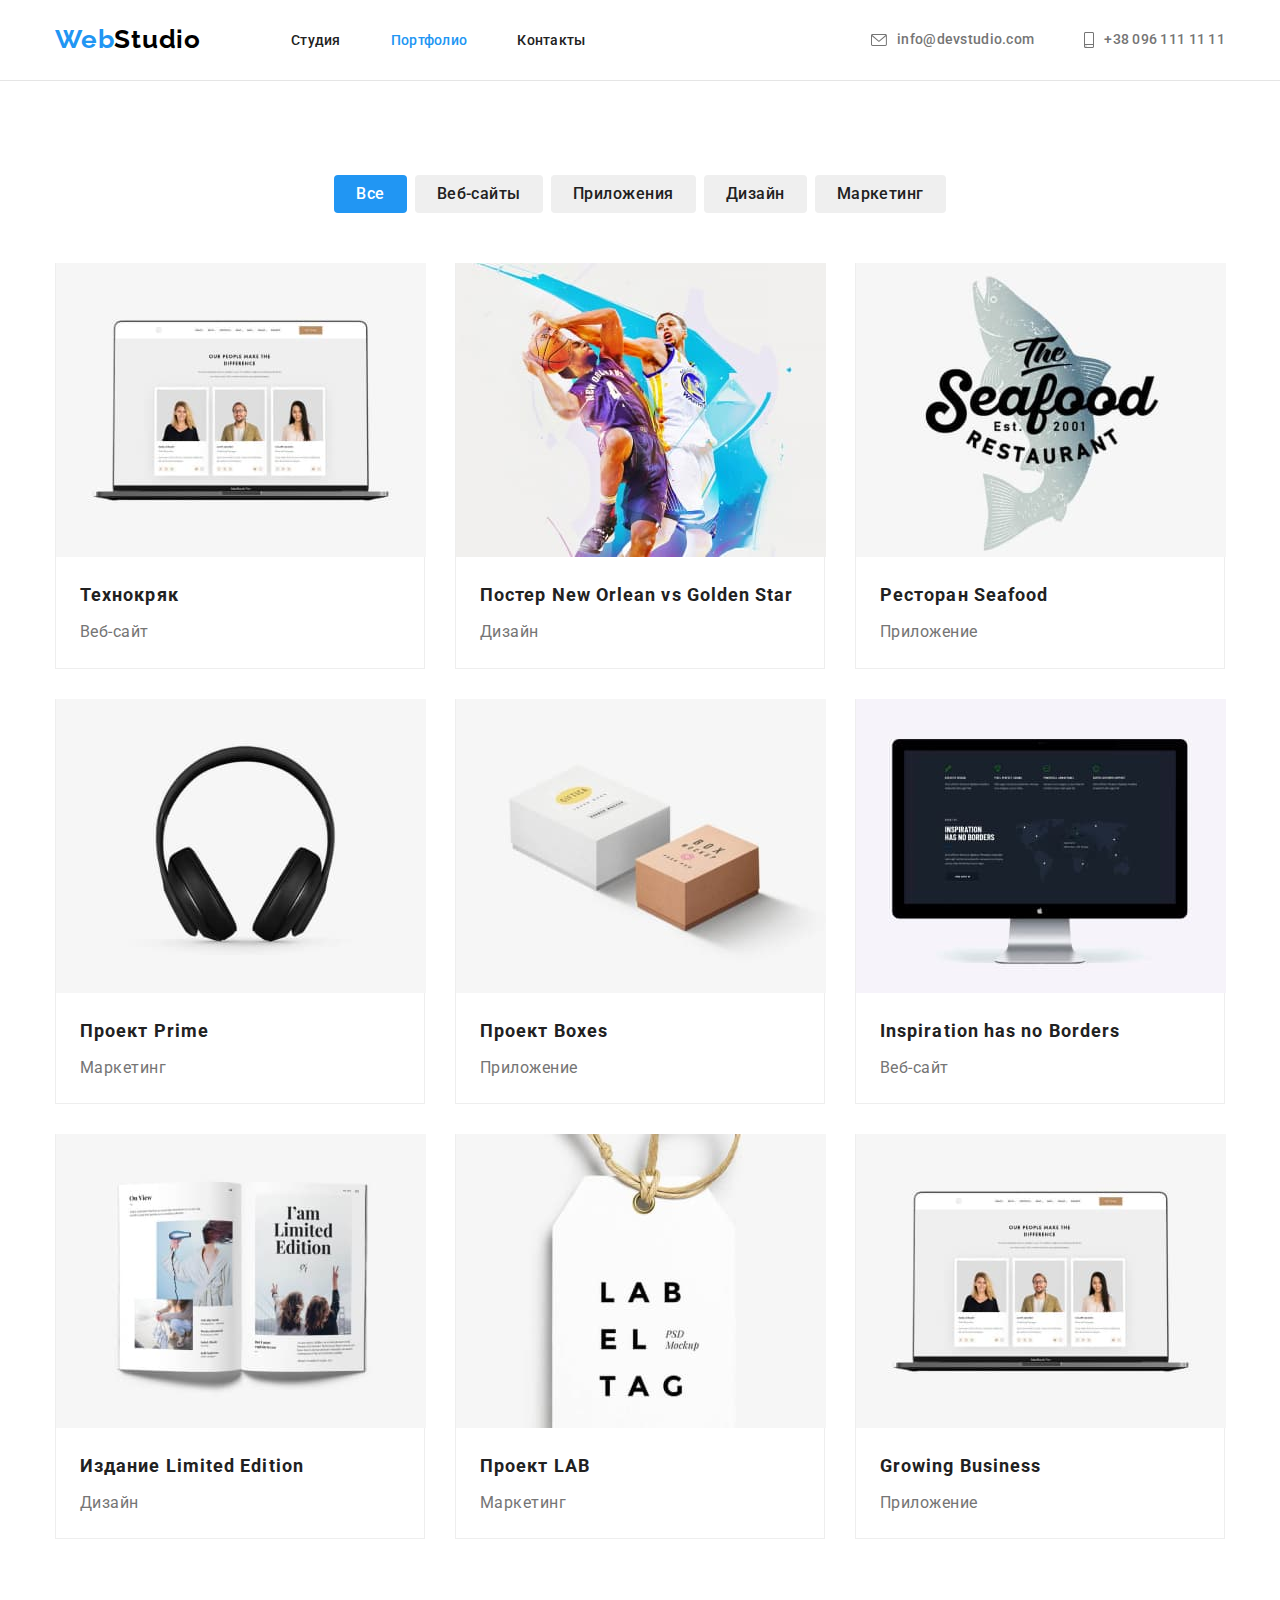
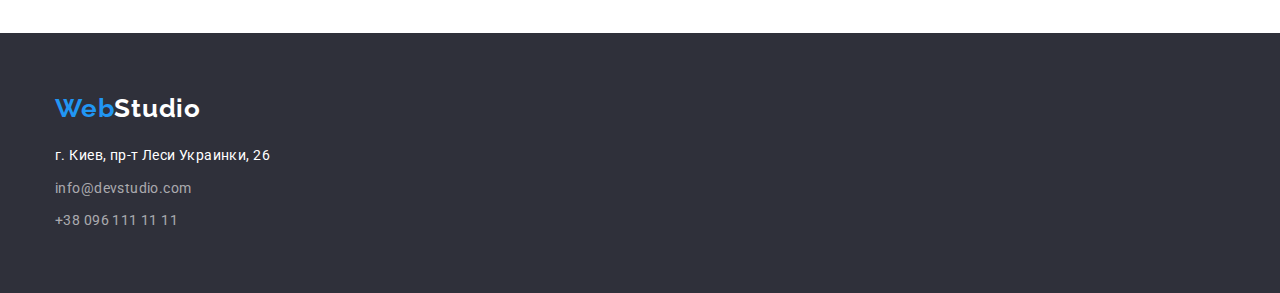
==== portfolio.html @ ed712ef0 "add soc-link" ====
<!DOCTYPE html>
<html lang="ru">
  <head>
    <meta charset="UTF-8" />
    <meta http-equiv="X-UA-Compatible" content="IE=edge" />
    <meta name="viewport" content="width=device-width, initial-scale=1.0" />
    <title>Портфолио</title>
    <link rel="preconnect" href="https://fonts.googleapis.com" />
    <link rel="preconnect" href="https://fonts.gstatic.com" crossorigin />
    <link
      href="https://fonts.googleapis.com/css2?family=Raleway:wght@700&family=Roboto:wght@400;500;700;900&family=Rubik:wght@400;500;700;900&display=swap"
      rel="stylesheet"
    />
    <link
      rel="stylesheet"
      href="https://cdnjs.cloudflare.com/ajax/libs/modern-normalize/1.1.0/modern-normalize.min.css"
    />
    <link rel="stylesheet" href="./css/styles.css" />
  </head>
  <body>
    <!-- Шапка сайта -->
    <header class="header">
      <div class="container main-nav">
        <nav class="nav">
          <a href="./index.html" class="logo link"> Web<span class="logo-header">Studio</span> </a>
          <ul class="site-nav list">
            <li class="item"><a href="./index.html" class="nav-link link">Студия</a></li>
            <li class="item"><a href="" class="link active-page">Портфолио</a></li>
            <li class="item"><a href="" class="link nav-link">Контакты</a></li>
          </ul>
        </nav>
        <ul class="list contact-list">
          <li class="item">
            <a href="mailto:info@devstudio.com" class="link contact-link" aria-label="email">
              <svg class="icon-header-svg" width="16px" height="12px">
                <use href="./images/symbol-defs.svg#icon-mail"></use>
              </svg>

              info@devstudio.com
            </a>
          </li>
          <li class="item">
            <a href="tel:+380961111111" class="link contact-link" aria-label="phone namber">
              <svg class="icon-header-svg smartphon" width="10px" height="16px">
                <use href="./images/symbol-defs.svg#icon-smartphone"></use>
              </svg>
              +38 096 111 11 11
            </a>
          </li>
        </ul>
      </div>
    </header>

    <main>
      <!-- Секция герой -->
      <section class="portf-section section">
        <div class="container">
          <h1 class="hiden-title">Портфолио</h1>
          <ul class="list menu-list">
            <li class="item"><button type="button" class="button active-button">Все</button></li>
            <li class="item"><button type="button" class="button">Веб-сайты</button></li>
            <li class="item"><button type="button" class="button">Приложения</button></li>
            <li class="item"><button type="button" class="button">Дизайн</button></li>
            <li class="item"><button type="button" class="button">Маркетинг</button></li>
          </ul>

          <ul class="list portf-list">
            <li class="item-portf">
              <a href="" class="link">
                <img src="./images/portf1.jpg" class="portf-img" alt="ноутбук" width="370" height="294" />
                <div class="portfolio-card-description">
                  <h2 class="portfolio-title">Технокряк</h2>
                  <p class="portfolio-text">Веб-сайт</p>
                </div>
              </a>
            </li>
            <li class="item-portf">
              <a href="" class="link">
                <img src="./images/portf2.jpg" class="portf-img" alt="постер" width="370" height="294" />
                <div class="portfolio-card-description">
                  <h2 class="portfolio-title">Постер New Orlean vs Golden Star</h2>
                  <p class="portfolio-text">Дизайн</p>
                </div>
              </a>
            </li>
            <li class="item-portf">
              <a href="" class="link">
                <img src="./images/portf3.jpg" class="portf-img" alt="лого ресторана" width="370" height="294" />
                <div class="portfolio-card-description">
                  <h2 class="portfolio-title">Ресторан Seafood</h2>
                  <p class="portfolio-text">Приложение</p>
                </div>
              </a>
            </li>
            <li class="item-portf">
              <a href="" class="link">
                <img src="./images/portf4.jpg" class="portf-img" alt="наушники" width="370" height="294" />
                <div class="portfolio-card-description">
                  <h2 class="portfolio-title">Проект Prime</h2>
                  <p class="portfolio-text">Маркетинг</p>
                </div>
              </a>
            </li>
            <li class="item-portf">
              <a href="" class="link">
                <img src="./images/portf5.jpg" class="portf-img" alt="две коробки" width="370" height="294" />
                <div class="portfolio-card-description">
                  <h2 class="portfolio-title">Проект Boxes</h2>
                  <p class="portfolio-text">Приложение</p>
                </div>
              </a>
            </li>
            <li class="item-portf">
              <a href="" class="link">
                <img src="./images/portf6.jpg" class="portf-img" alt="монитор" width="370" height="294" />
                <div class="portfolio-card-description">
                  <h2 class="portfolio-title">Inspiration has no Borders</h2>
                  <p class="portfolio-text">Веб-сайт</p>
                </div>
              </a>
            </li>
            <li class="item-portf">
              <a href="" class="link">
                <img src="./images/portf7.jpg" class="portf-img" alt="открытая книга" width="370" height="294" />
                <div class="portfolio-card-description">
                  <h2 class="portfolio-title">Издание Limited Edition</h2>
                  <p class="portfolio-text">Дизайн</p>
                </div>
              </a>
            </li>
            <li class="item-portf">
              <a href="" class="link">
                <img src="./images/portf8.jpg" class="portf-img" alt="лого проекта" width="370" height="294" />
                <div class="portfolio-card-description">
                  <h2 class="portfolio-title">Проект LAB</h2>
                  <p class="portfolio-text">Маркетинг</p>
                </div>
              </a>
            </li>
            <li class="item-portf">
              <a href="" class="link">
                <img src="./images/portf1.jpg" class="portf-img" alt="ноутбук" width="370" height="294" />
                <div class="portfolio-card-description">
                  <h2 class="portfolio-title">Growing Business</h2>
                  <p class="portfolio-text">Приложение</p>
                </div>
              </a>
            </li>
          </ul>
        </div>
      </section>
    </main>
    <!-- Футер -->
    <footer class="footer">
      <div class="container">
        <a href="./index.html" class="logo link footer-link"> Web<span class="logo-footer">Studio</span> </a>
        <address>
          <ul class="list footer-list">
            <li class="footer-list-item"><a href="" class="link footer-item">г. Киев, пр-т Леси Украинки, 26</a></li>
            <li class="footer-list-item">
              <a href="mailto:info@devstudio.com" class="link footer-contact">info@devstudio.com</a>
            </li>
            <li class="footer-list-item">
              <a href="tel:+380961111111" class="link footer-contact">+38 096 111 11 11</a>
            </li>
          </ul>
        </address>
      </div>
    </footer>
  </body>
</html>
---- css/styles.css ----
:root {
  --primary-text-color: #757575;
  --title-text-color: #212121;
  --accent-color: #2196f3;
  --button-accent-color: #188ce8;
  --primary-bg-color: #ffffff;
  --white-text-color: #ffffff;
  --footer-contact-color: rgba(255, 255, 255, 0.6);
  --second-bg-color: #2f303a;
  --first-logo-color: #000000;
  --sect-team-bg-color: #f5f4fa;
}
/* global selector */
html {
  box-sizing: border-box;
}

body {
  background-color: var(--primary-bg-color);
  color: var(--primary-text-color);
  font-family: 'Roboto', 'Rubik', sans-serif;
  font-size: 14px;
}

h1,
h2,
h3,
p,
ul {
  margin-top: 0;
  margin-bottom: 0;
}
.title {
  color: var(--title-text-color);
  font-size: 36px;
  font-style: normal;
  font-weight: 700;
  line-height: 1.17;
  letter-spacing: 0.03em;
  text-align: center;
}

.subtitle {
  color: var(--title-text-color);
  font-size: 14px;
  font-style: normal;
  font-weight: 700;
  line-height: 1.14;
  letter-spacing: 0.03em;
  text-align: left;
}

.list {
  list-style: none;
  padding-inline-start: 0;
  display: flex;
  justify-content: center;
}

.link:hover,
.link:focus {
  color: var(--accent-color);
  text-decoration: none;
}

.link {
  text-decoration: none;
}
.container {
  margin-left: auto;
  margin-right: auto;
  width: 1200px;
  padding-left: 15px;
  padding-right: 15px;
  text-align: center;
}

/* header */

.main-nav {
  display: flex;
  align-items: center;
}

/* site nav */
.nav {
  display: flex;
  align-items: center;
}

.site-nav .item:not(:last-child),
.list .item:not(:last-child) {
  margin-right: 50px;
}

.nav-link {
  display: block;
  padding-top: 32px;
  padding-bottom: 32px;

  color: var(--title-text-color);
  font-weight: 500;
  line-height: 1.17;
  letter-spacing: 0.02em;
  text-align: left;
}
.active-page {
  display: block;
  padding-top: 32px;
  padding-bottom: 32px;

  color: var(--accent-color);
  font-size: 14px;
  font-style: normal;
  font-weight: 500;
  line-height: 1.17;
  letter-spacing: 0.02em;
  text-align: left;
}

.logo {
  margin-right: 90px;
  display: block;
  padding-top: 24px;
  padding-bottom: 25px;

  color: var(--accent-color);
  font-family: Raleway;
  font-size: 26px;
  font-style: normal;
  font-weight: 700;
  line-height: 1.17;
  letter-spacing: 0.03em;
  text-align: left;
}
.logo-header {
  color: var(--first-logo-color);
}
.logo-header:hover,
.logo-header:focus {
  color: var(--accent-color);
}

.contact-link {
  display: block;
  padding-top: 32px;
  padding-bottom: 32px;
  align-items: center;
  display: flex;

  color: var(--primary-text-color);
  font-size: 14px;
  font-style: normal;
  font-weight: 500;
  line-height: 1.14;
  letter-spacing: 0.02em;
}

.icon-header-svg {
  margin-right: 10px;
  fill: var(--primary-text-color);
}

.icon-header-svg:hover {
  fill: var(--accent-color);
}

.contact-list {
  margin-left: auto;
}

.section {
  padding-top: 94px;
  padding-bottom: 94px;
}

/* HERO section */
.hero {
  background-color: var(--second-bg-color);
  text-align: center;
  padding-top: 200px;
  padding-bottom: 200px;
}

.overlay {
  height: 600px;
  max-width: 1600px;
  margin-left: auto;
  margin-right: auto;
  background-image: linear-gradient(to right, rgba(47, 48, 58, 0.4), rgba(47, 48, 58, 0.4)), url(../images/bg-img.jpg);
  background-size: cover;
  background-repeat: no-repeat;
  background-position: center;
}

.hero-title {
  margin-bottom: 30px;
  width: 696px;
  margin-left: auto;
  margin-right: auto;

  text-transform: uppercase;
  color: var(--white-text-color);
  font-size: 44px;
  font-style: normal;
  font-weight: 900;
  line-height: 1.364;
  letter-spacing: 0.06em;
  text-align: center;
}
.hero-button {
  cursor: pointer;
  background-color: var(--accent-color);
  border: 0;
  border-radius: 4px;
  padding: 10px 32px;
  display: inline-block;
  min-width: 200px;

  color: var(--white-text-color);

  font-family: Roboto;
  font-size: 16px;
  font-style: normal;
  font-weight: 700;
  line-height: 1.88;
  letter-spacing: 0.06em;
  text-align: center;
}
.hero-button:hover,
.hero-button:focus {
  color: var(--title-text-color);
  background-color: var(--button-accent-color);
}

/* features section */

.features-section {
}

.list .features-list:not(:last-child) {
  margin-right: 30px;
}

.features-list {
  width: 270px;
}
.icon {
  height: 120px;
  margin-bottom: 30px;
  background-color: var(--sect-team-bg-color);
}
.features-svg {
  width: 70px;
  height: 70px;
  margin-top: 25px;
  margin-bottom: 25px;
}

/* .features-list::before {
  display: block;
  content: '';
  height: 120px;
  margin-bottom: 30px;
  background-color: var(--sect-team-bg-color);
  background-repeat: no-repeat;
  background-position: center;
}

.icon-antena::before {
  background-image: url(../images/antenna.svg);
}
.icon-clock::before {
  background-image: url(../images/clock.svg);
}
.icon-diagram::before {
  background-image: url(../images/diagram.svg);
}
.icon-astronaut::before {
  background-image: url(../images/astronaut.svg);
} */

.features {
  display: none;
}
.features-title {
  text-transform: uppercase;
  margin-bottom: 10px;
}

.features-text {
  margin-bottom: 4px;

  font-family: Roboto;
  font-size: 14px;
  line-height: 1.72;
  letter-spacing: 0.03em;
  text-align: left;
}

/* section task */

.task.section {
  padding-top: 0;
}
.list .task-list:not(:last-child) {
  margin-right: 30px;
}

.task-img {
  display: block;
}

.task-title {
  margin-bottom: 50px;
}

/* section team */
.section-team {
  background-color: var(--sect-team-bg-color);
}

.list .team-list:not(:last-child) {
  margin-right: 30px;
}

.team-list {
  background: #ffffff;

  box-shadow: 0px 1px 3px rgba(0, 0, 0, 0.12), 0px 1px 1px rgba(0, 0, 0, 0.14), 0px 2px 1px rgba(0, 0, 0, 0.2);
  border-radius: 0px 0px 4px 4px;
}

.team-card-description {
  padding-top: 30px;
  padding-bottom: 30px;
}

.team-title {
  margin-bottom: 50px;
}

.team-img {
  display: block;
}

.name {
  margin-bottom: 10px;

  font-size: 16px;
  font-weight: 500;
  line-height: 1.19;
  letter-spacing: 0.03em;
  text-align: center;
}
.text {
  margin-bottom: 10px;
  font-size: 16px;
  line-height: 1.19;
  letter-spacing: 0.03em;
  text-align: center;
}

.soc-list {
  margin-left: 32px;
  margin-right: 32px;
  padding: 0;
  display: flex;
}
.soc-blok {
  margin-right: 10px;

  padding: 0;
  width: 44px;
  height: 44px;
  border-radius: 22px;
}
.soc-blok:hover {
  background-color: var(--accent-color);
}
.icon-svg {
  width: 44px;
  height: 44px;
  padding: 12px;
  border-radius: 12px;
  fill: var(--primary-text-color);
}

.icon-svg:hover {
  fill: var(--white-text-color);
}

.soc-link {
}
/* footer */
.footer {
  background-color: var(--second-bg-color);
  padding-top: 60px;
  padding-bottom: 60px;
}
.footer-link {
  padding-top: 0;
  padding-bottom: 0;
  margin-bottom: 20px;
}
.logo-footer {
  color: var(--white-text-color);
}
.footer-item {
  color: var(--white-text-color);
  font-style: normal;
  line-height: 1.71;
  letter-spacing: 0.03em;
  text-align: left;
}
.footer-contact {
  color: var(--footer-contact-color);
  font-style: normal;
  line-height: 1.7;
  letter-spacing: 0.03em;
  text-align: left;
}
.footer-list {
  margin-right: auto;
  flex-direction: column;
  text-align: left;
}

.footer-list-item {
  margin-bottom: 9px;
}

.footer-list-item:last-child {
  margin-bottom: 0;
}

/* portfolio */

.button {
  cursor: pointer;
  border: 0;
  border-radius: 4px;
  padding: 6px 22px;
  display: inline-block;
  min-width: 73x;

  color: var(--title-text-color);
  font-family: Roboto;
  font-size: 16px;
  font-weight: 500;
  line-height: 1.63;
  letter-spacing: 0.03em;
  text-align: center;
}
.button:hover,
.button:focus {
  background-color: var(--accent-color);
  color: var(--primary-bg-color);
}
.active-button {
  background-color: var(--accent-color);
  color: var(--white-text-color);
}

.portf-section {
  border-top: 1px solid #e5e5e5;
}

.hiden-title {
  display: none;
}

.menu-list {
  margin-bottom: 50px;
}
.menu-list .item:not(:last-child) {
  margin-right: 8px;
}

.portf-list {
  flex-wrap: wrap;
}

.list .item-portf:not(:nth-child(3n)) {
  margin-right: 30px;
}
.list .item-portf:not(:nth-last-child(-n + 3)) {
  margin-bottom: 30px;
}

.item-portf {
  width: calc((100% - 60px) / 3);
  border-bottom: 1px solid #eeeeee;
  border-left: 1px solid #eeeeee;
  border-right: 1px solid #eeeeee;
}

.portfolio-card-description {
  padding: 20px 24px;
}

.portf-img {
  display: block;
}

.portfolio-title {
  margin-bottom: 4px;

  color: var(--title-text-color);
  font-size: 18px;
  font-weight: 700;
  line-height: 2;
  letter-spacing: 0.06em;
  text-align: left;
}
.portfolio-title:hover {
  color: var(--accent-color);
}
.portfolio-text {
  color: var(--primary-text-color);
  font-size: 16px;
  line-height: 1.89;
  letter-spacing: 0.03em;
  text-align: left;
}
.portfolio-text:hover {
  color: var(--accent-color);
}
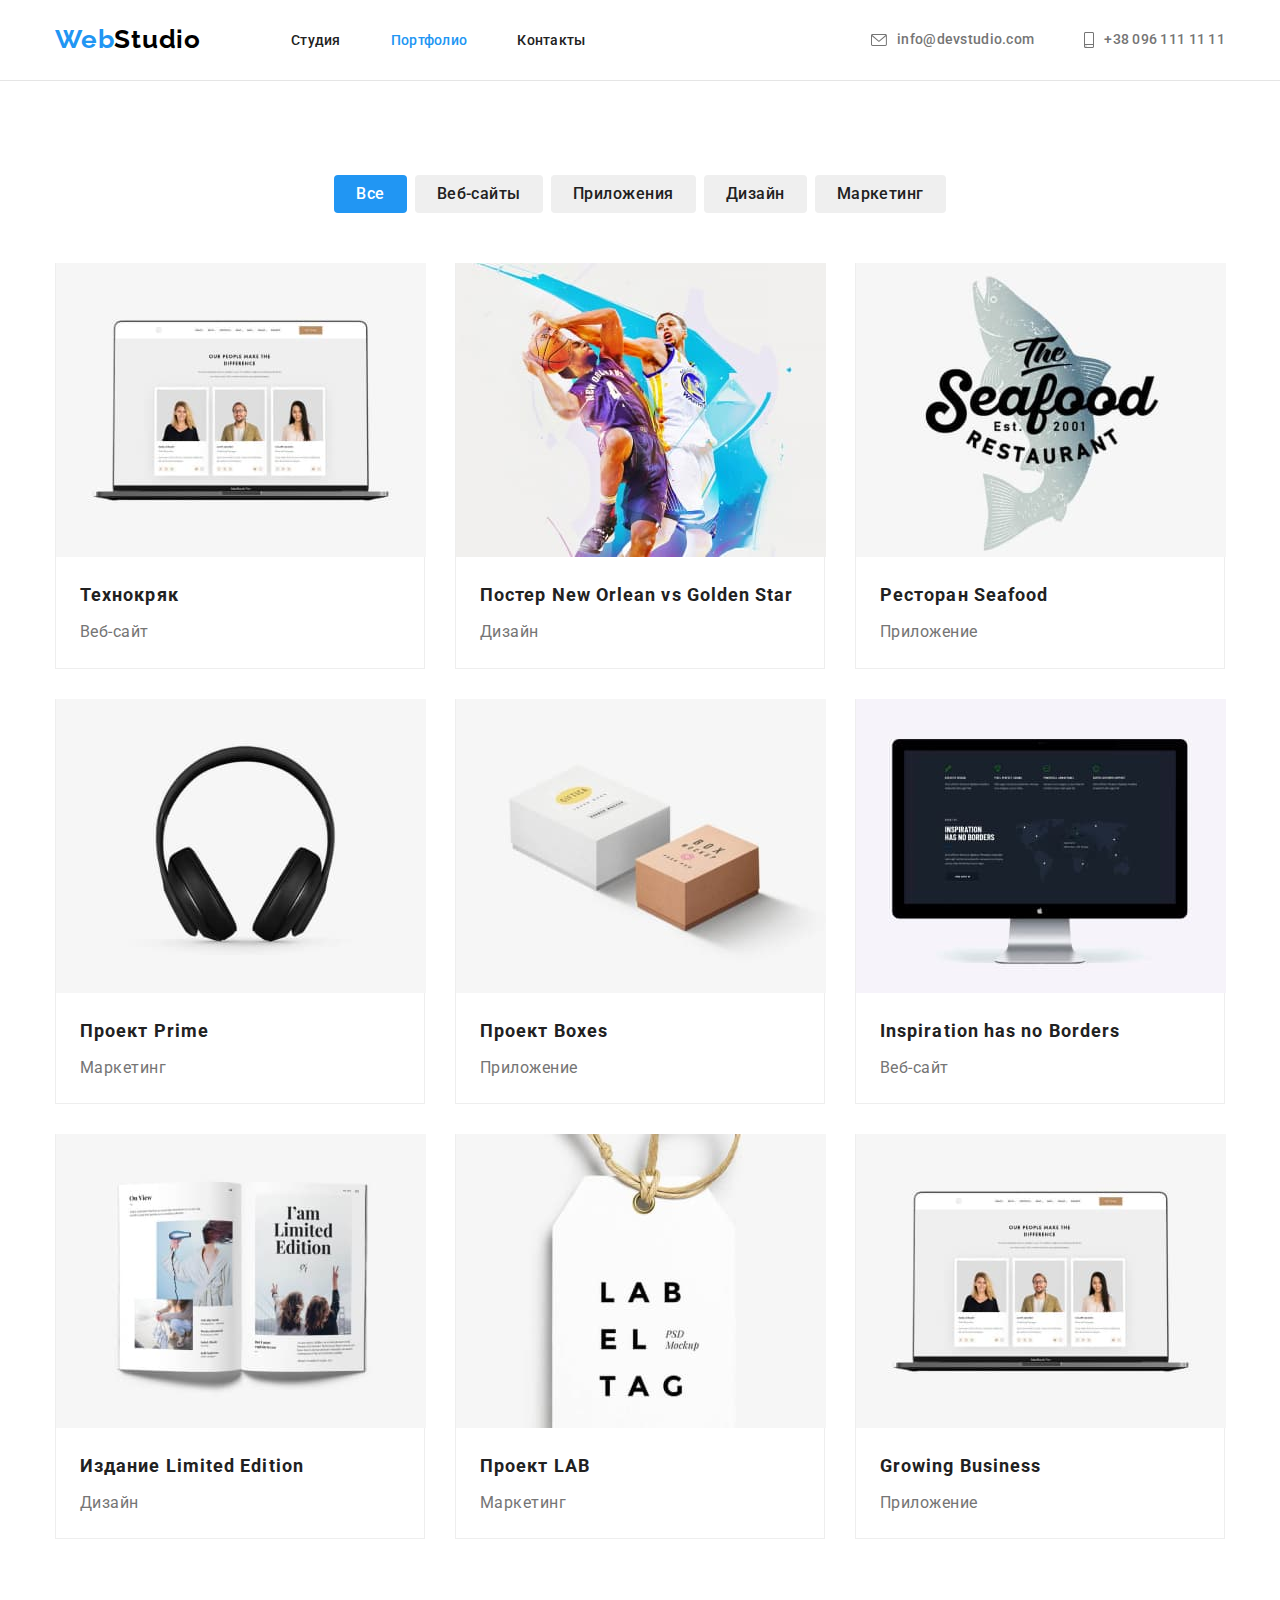
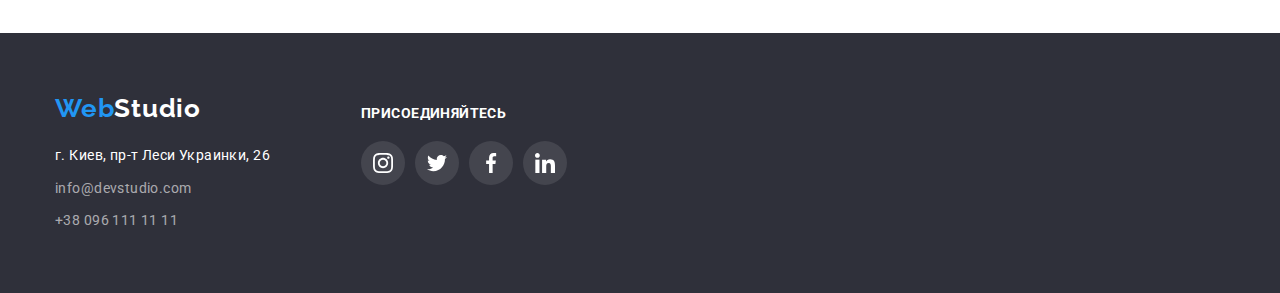
==== commit 6aecab18: "add footer soclink" ====
--- a/portfolio.html
+++ b/portfolio.html
@@ -153,18 +153,56 @@
     <!-- Футер -->
     <footer class="footer">
       <div class="container">
-        <a href="./index.html" class="logo link footer-link"> Web<span class="logo-footer">Studio</span> </a>
-        <address>
-          <ul class="list footer-list">
-            <li class="footer-list-item"><a href="" class="link footer-item">г. Киев, пр-т Леси Украинки, 26</a></li>
-            <li class="footer-list-item">
-              <a href="mailto:info@devstudio.com" class="link footer-contact">info@devstudio.com</a>
-            </li>
-            <li class="footer-list-item">
-              <a href="tel:+380961111111" class="link footer-contact">+38 096 111 11 11</a>
-            </li>
-          </ul>
-        </address>
+        <div class="footer-blok">
+          <div class="contact-blok">
+            <a href="./index.html" class="logo link footer-link"> Web<span class="logo-footer">Studio</span> </a>
+            <address>
+              <ul class="list footer-list">
+                <li class="footer-list-item">
+                  <a href="" class="link footer-item">г. Киев, пр-т Леси Украинки, 26</a>
+                </li>
+                <li class="footer-list-item">
+                  <a href="mailto:info@devstudio.com" class="link footer-contact">info@devstudio.com</a>
+                </li>
+                <li class="footer-list-item">
+                  <a href="tel:+380961111111" class="link footer-contact">+38 096 111 11 11</a>
+                </li>
+              </ul>
+            </address>
+          </div>
+          <div class="footer-soc">
+          <h2 class="footer-title">Присоединяйтесь</h2>
+          <ul class="footer-soc-list">
+            <li class="footer-soc-blok list">
+              <a href="" class="link">
+                <svg class="footer-icon-svg">
+                  <use href="./images/symbol-defs.svg#icon-instagram" class="svg-item"></use>
+                </svg>
+              </a>
+            </li>
+            <li class="footer-soc-blok list">
+              <a href="" class="link">
+                <svg class="footer-icon-svg">
+                  <use href="./images/symbol-defs.svg#icon-twitter" class="svg-item"></use>
+                </svg>
+              </a>
+            </li>
+            <li class="footer-soc-blok list">
+              <a href="" class="link">
+                <svg class="footer-icon-svg">
+                  <use href="./images/symbol-defs.svg#icon-facebook" class="svg-item"></use>
+                </svg>
+              </a>
+            </li>
+            <li class="footer-soc-blok list">
+              <a href="" class="link">
+                <svg class="footer-icon-svg">
+                  <use href="./images/symbol-defs.svg#icon-linkedin" class="svg-item"></use>
+                </svg>
+              </a>
+            </li>
+          </ul>
+        </div>
       </div>
     </footer>
   </body>
--- a/css/styles.css
+++ b/css/styles.css
@@ -9,6 +9,7 @@
   --second-bg-color: #2f303a;
   --first-logo-color: #000000;
   --sect-team-bg-color: #f5f4fa;
+  --cliets-color: #afb1b8;
 }
 /* global selector */
 html {
@@ -375,6 +376,11 @@
   height: 44px;
   border-radius: 22px;
 }
+
+.soc-blok:last-child {
+  margin-right: 0;
+}
+
 .soc-blok:hover {
   background-color: var(--accent-color);
 }
@@ -390,8 +396,48 @@
   fill: var(--white-text-color);
 }
 
-.soc-link {
-}
+/* CLIENTS */
+
+.clients-blok:last-child {
+  margin-right: 0;
+}
+
+.clients-title {
+  margin-bottom: 50px;
+}
+
+.clients-list {
+  margin: 0;
+  padding: 0;
+}
+.clients-blok {
+  display: flex;
+  width: 170px;
+  height: 92px;
+  margin-right: 30px;
+
+  border: 1px solid var(--cliets-color);
+  border-radius: 4px;
+}
+.clients-blok:hover {
+  border: 1px solid var(--accent-color);
+}
+.clients-svg {
+  width: 170px;
+  height: 92px;
+  padding: 16px 32px;
+
+  fill: var(--cliets-color);
+  background-size: contain;
+}
+
+.clients-svg:hover {
+  fill: var(--accent-color);
+}
+
+.clients-svg-item {
+}
+
 /* footer */
 .footer {
   background-color: var(--second-bg-color);
@@ -432,6 +478,55 @@
 
 .footer-list-item:last-child {
   margin-bottom: 0;
+}
+.contact-blok {
+  margin-right: 70px;
+}
+.footer-title {
+  margin-bottom: 20px;
+
+  font-weight: 700;
+  font-size: 14px;
+  line-height: 1.143;
+  letter-spacing: 0.03em;
+  text-transform: uppercase;
+  color: var(--white-text-color);
+}
+.footer-blok {
+  display: flex;
+}
+.footer-soc {
+  margin-top: 12px;
+  text-align: left;
+}
+
+.footer-soc-list {
+  padding: 0;
+  display: flex;
+}
+.footer-soc-blok {
+  margin-right: 10px;
+  background-color: rgba(255, 255, 255, 0.1);
+
+  padding: 0;
+  width: 44px;
+  height: 44px;
+  border-radius: 22px;
+}
+
+.footer-soc-blok:last-child {
+  margin-right: 0;
+}
+
+.footer-soc-blok:hover {
+  background-color: var(--accent-color);
+}
+.footer-icon-svg {
+  width: 44px;
+  height: 44px;
+  padding: 12px;
+  border-radius: 12px;
+  fill: var(--white-text-color);
 }
 
 /* portfolio */
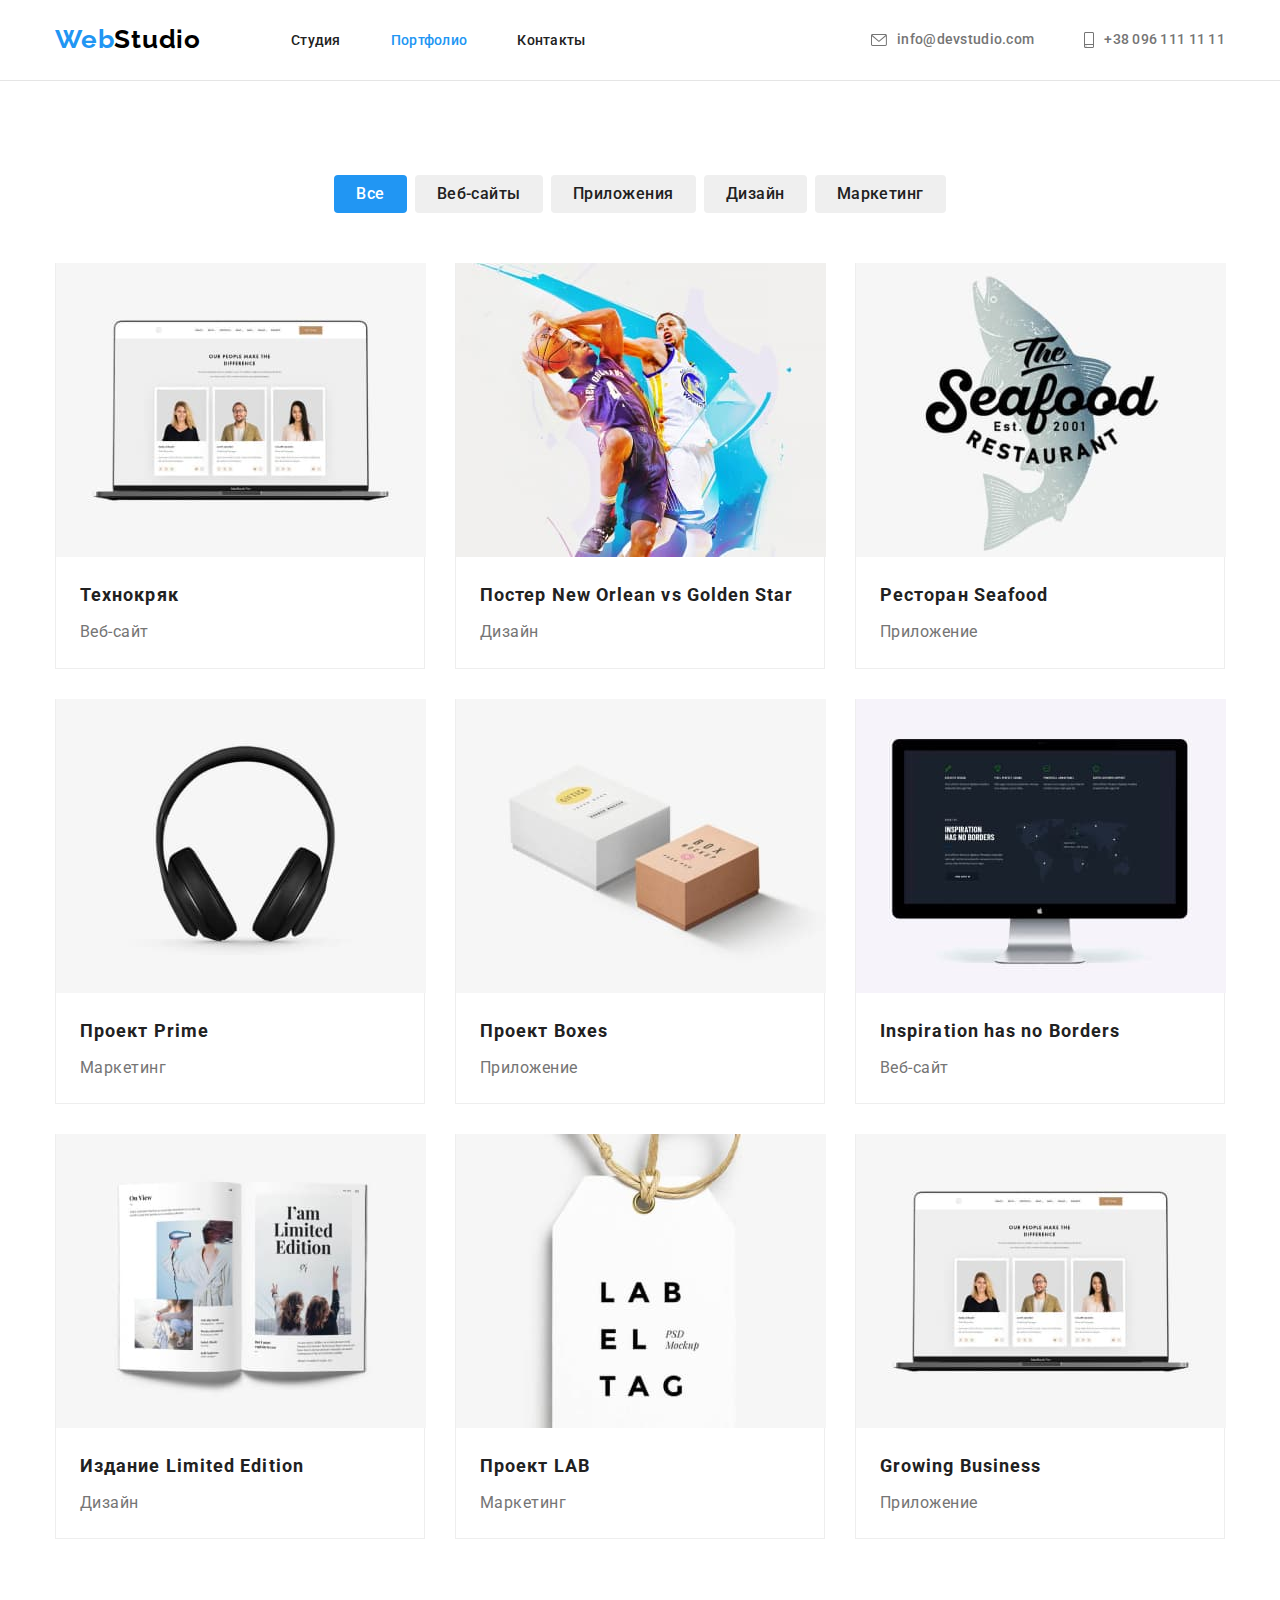
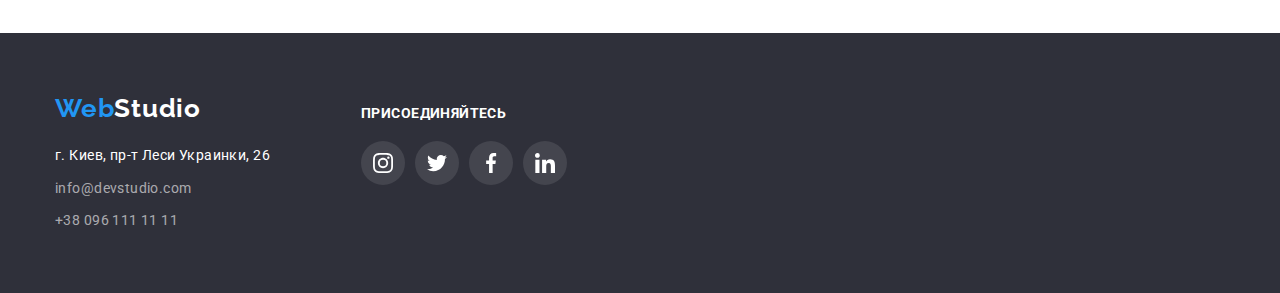
==== commit 798cbffa: "final" ====
--- a/portfolio.html
+++ b/portfolio.html
@@ -171,37 +171,38 @@
             </address>
           </div>
           <div class="footer-soc">
-          <h2 class="footer-title">Присоединяйтесь</h2>
-          <ul class="footer-soc-list">
-            <li class="footer-soc-blok list">
-              <a href="" class="link">
-                <svg class="footer-icon-svg">
-                  <use href="./images/symbol-defs.svg#icon-instagram" class="svg-item"></use>
-                </svg>
-              </a>
-            </li>
-            <li class="footer-soc-blok list">
-              <a href="" class="link">
-                <svg class="footer-icon-svg">
-                  <use href="./images/symbol-defs.svg#icon-twitter" class="svg-item"></use>
-                </svg>
-              </a>
-            </li>
-            <li class="footer-soc-blok list">
-              <a href="" class="link">
-                <svg class="footer-icon-svg">
-                  <use href="./images/symbol-defs.svg#icon-facebook" class="svg-item"></use>
-                </svg>
-              </a>
-            </li>
-            <li class="footer-soc-blok list">
-              <a href="" class="link">
-                <svg class="footer-icon-svg">
-                  <use href="./images/symbol-defs.svg#icon-linkedin" class="svg-item"></use>
-                </svg>
-              </a>
-            </li>
-          </ul>
+            <h2 class="footer-title">Присоединяйтесь</h2>
+            <ul class="footer-soc-list">
+              <li class="footer-soc-blok list">
+                <a href="" class="link">
+                  <svg class="footer-icon-svg">
+                    <use href="./images/symbol-defs.svg#icon-instagram" class="svg-item"></use>
+                  </svg>
+                </a>
+              </li>
+              <li class="footer-soc-blok list">
+                <a href="" class="link">
+                  <svg class="footer-icon-svg">
+                    <use href="./images/symbol-defs.svg#icon-twitter" class="svg-item"></use>
+                  </svg>
+                </a>
+              </li>
+              <li class="footer-soc-blok list">
+                <a href="" class="link">
+                  <svg class="footer-icon-svg">
+                    <use href="./images/symbol-defs.svg#icon-facebook" class="svg-item"></use>
+                  </svg>
+                </a>
+              </li>
+              <li class="footer-soc-blok list">
+                <a href="" class="link">
+                  <svg class="footer-icon-svg">
+                    <use href="./images/symbol-defs.svg#icon-linkedin" class="svg-item"></use>
+                  </svg>
+                </a>
+              </li>
+            </ul>
+          </div>
         </div>
       </div>
     </footer>
--- a/css/styles.css
+++ b/css/styles.css
@@ -598,6 +598,12 @@
   display: block;
 }
 
+.item-portf:hover {
+  background: #ffffff;
+  border: 1px solid #eeeeee;
+  box-sizing: border-box;
+  box-shadow: 0px 1px 1px rgba(0, 0, 0, 0.12), 0px 4px 4px rgba(0, 0, 0, 0.06), 1px 4px 6px rgba(0, 0, 0, 0.16);
+}
 .portfolio-title {
   margin-bottom: 4px;
 
@@ -608,9 +614,7 @@
   letter-spacing: 0.06em;
   text-align: left;
 }
-.portfolio-title:hover {
-  color: var(--accent-color);
-}
+
 .portfolio-text {
   color: var(--primary-text-color);
   font-size: 16px;
@@ -618,6 +622,3 @@
   letter-spacing: 0.03em;
   text-align: left;
 }
-.portfolio-text:hover {
-  color: var(--accent-color);
-}
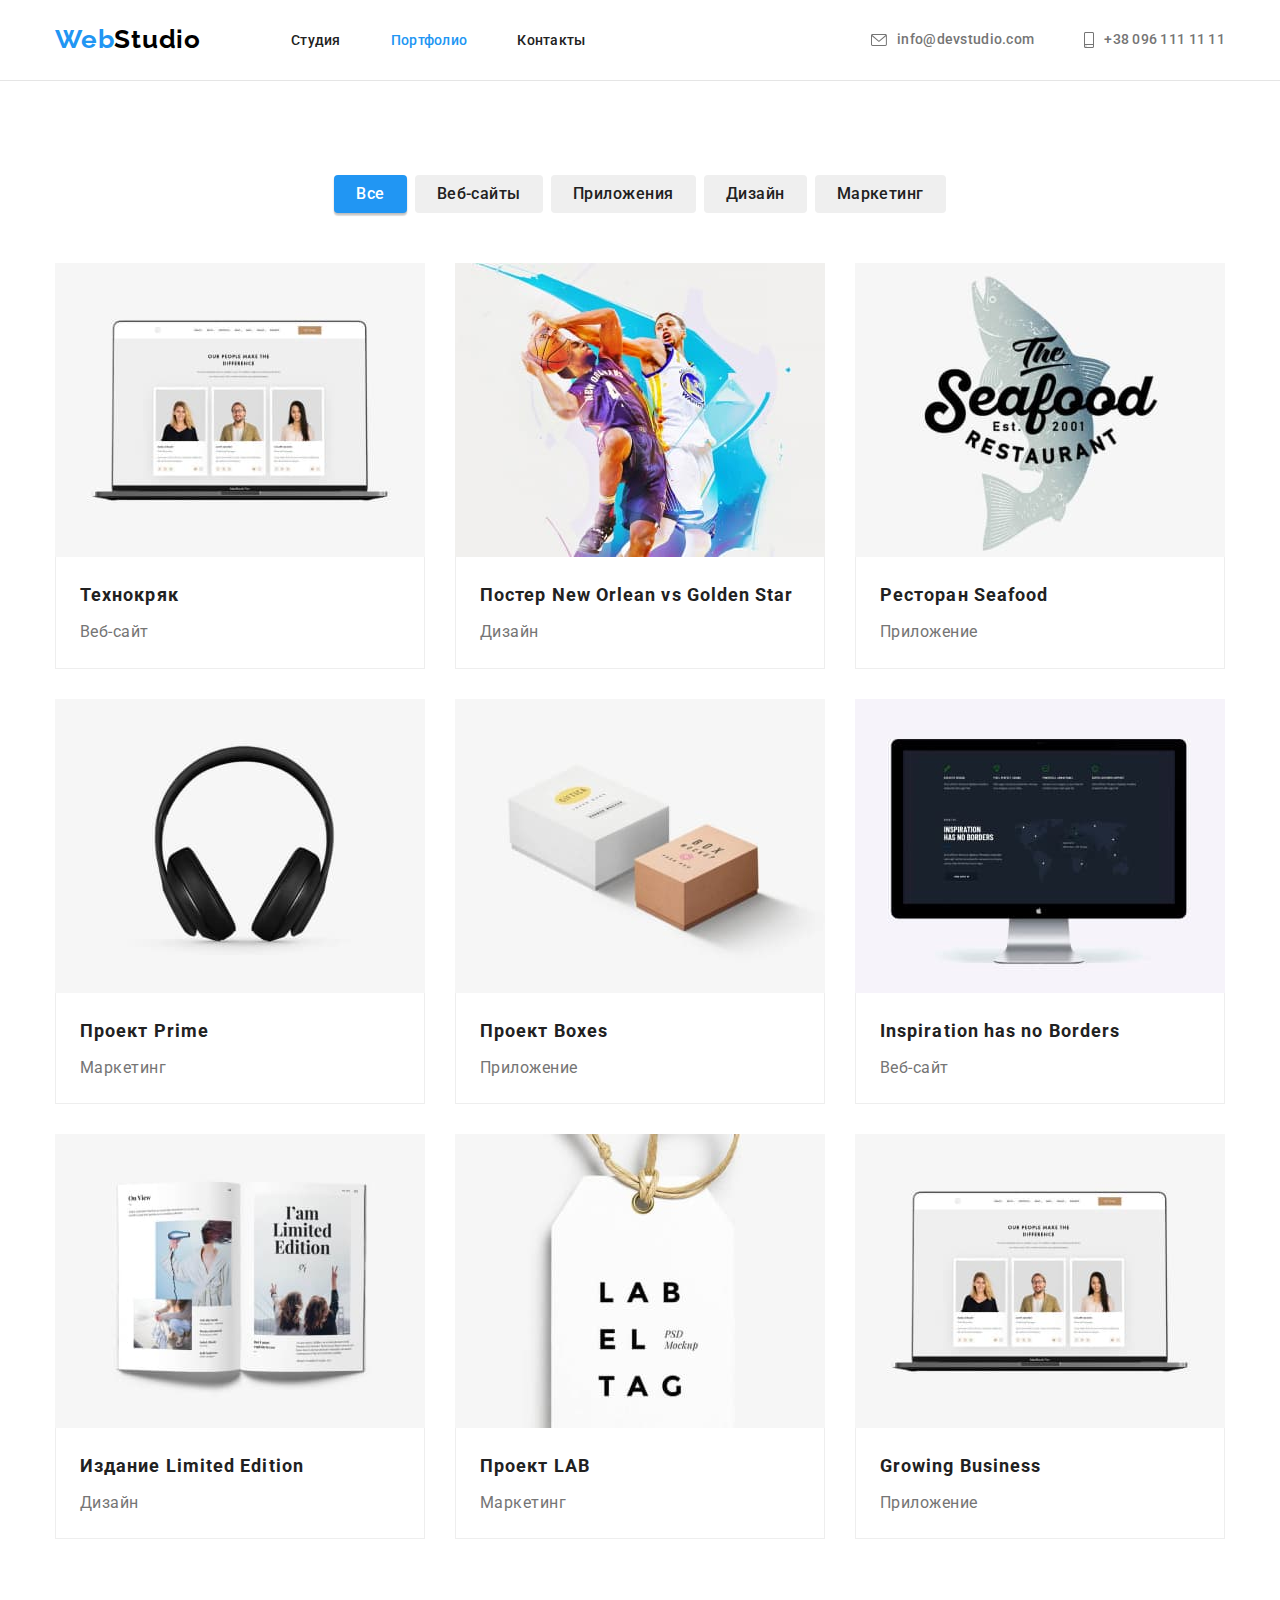
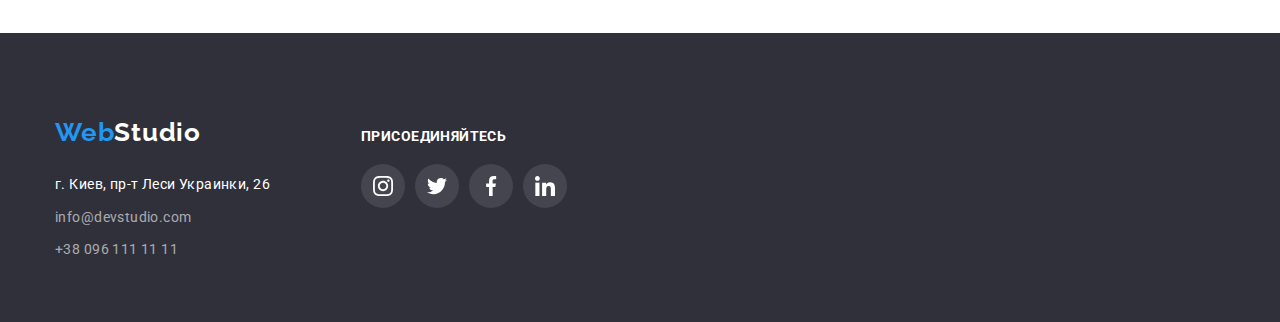
==== commit fbd6fa8e: "HT V2" ====
--- a/portfolio.html
+++ b/portfolio.html
@@ -25,13 +25,13 @@
           <a href="./index.html" class="logo link"> Web<span class="logo-header">Studio</span> </a>
           <ul class="site-nav list">
             <li class="item"><a href="./index.html" class="nav-link link">Студия</a></li>
-            <li class="item"><a href="" class="link active-page">Портфолио</a></li>
+            <li class="item"><a href="#" class="active-page link">Портфолио</a></li>
             <li class="item"><a href="" class="link nav-link">Контакты</a></li>
           </ul>
         </nav>
         <ul class="list contact-list">
           <li class="item">
-            <a href="mailto:info@devstudio.com" class="link contact-link" aria-label="email">
+            <a href="mailto:info@devstudio.com" class="link contact-link" aria-label="имайл">
               <svg class="icon-header-svg" width="16px" height="12px">
                 <use href="./images/symbol-defs.svg#icon-mail"></use>
               </svg>
@@ -40,8 +40,8 @@
             </a>
           </li>
           <li class="item">
-            <a href="tel:+380961111111" class="link contact-link" aria-label="phone namber">
-              <svg class="icon-header-svg smartphon" width="10px" height="16px">
+            <a href="tel:+380961111111" class="link contact-link">
+              <svg class="icon-header-svg smartphon" width="10px" height="16px" aria-label="номер телефона">
                 <use href="./images/symbol-defs.svg#icon-smartphone"></use>
               </svg>
               +38 096 111 11 11
@@ -65,8 +65,8 @@
           </ul>
 
           <ul class="list portf-list">
-            <li class="item-portf">
-              <a href="" class="link">
+            <li class="item-portf" tabindex="0">
+              <a href="" class="link portf-link" tabindex="1">
                 <img src="./images/portf1.jpg" class="portf-img" alt="ноутбук" width="370" height="294" />
                 <div class="portfolio-card-description">
                   <h2 class="portfolio-title">Технокряк</h2>
@@ -74,8 +74,8 @@
                 </div>
               </a>
             </li>
-            <li class="item-portf">
-              <a href="" class="link">
+            <li class="item-portf" tabindex="0">
+              <a href="" class="link portf-link" tabindex="1">
                 <img src="./images/portf2.jpg" class="portf-img" alt="постер" width="370" height="294" />
                 <div class="portfolio-card-description">
                   <h2 class="portfolio-title">Постер New Orlean vs Golden Star</h2>
@@ -83,8 +83,8 @@
                 </div>
               </a>
             </li>
-            <li class="item-portf">
-              <a href="" class="link">
+            <li class="item-portf" tabindex="0">
+              <a href="" class="link portf-link" tabindex="1">
                 <img src="./images/portf3.jpg" class="portf-img" alt="лого ресторана" width="370" height="294" />
                 <div class="portfolio-card-description">
                   <h2 class="portfolio-title">Ресторан Seafood</h2>
@@ -92,8 +92,8 @@
                 </div>
               </a>
             </li>
-            <li class="item-portf">
-              <a href="" class="link">
+            <li class="item-portf" tabindex="0">
+              <a href="" class="link portf-link" tabindex="1">
                 <img src="./images/portf4.jpg" class="portf-img" alt="наушники" width="370" height="294" />
                 <div class="portfolio-card-description">
                   <h2 class="portfolio-title">Проект Prime</h2>
@@ -101,8 +101,8 @@
                 </div>
               </a>
             </li>
-            <li class="item-portf">
-              <a href="" class="link">
+            <li class="item-portf" tabindex="0">
+              <a href="" class="link portf-link" tabindex="1">
                 <img src="./images/portf5.jpg" class="portf-img" alt="две коробки" width="370" height="294" />
                 <div class="portfolio-card-description">
                   <h2 class="portfolio-title">Проект Boxes</h2>
@@ -110,8 +110,8 @@
                 </div>
               </a>
             </li>
-            <li class="item-portf">
-              <a href="" class="link">
+            <li class="item-portf" tabindex="0">
+              <a href="" class="link portf-link" tabindex="1">
                 <img src="./images/portf6.jpg" class="portf-img" alt="монитор" width="370" height="294" />
                 <div class="portfolio-card-description">
                   <h2 class="portfolio-title">Inspiration has no Borders</h2>
@@ -119,8 +119,8 @@
                 </div>
               </a>
             </li>
-            <li class="item-portf">
-              <a href="" class="link">
+            <li class="item-portf" tabindex="0">
+              <a href="" class="link portf-link" tabindex="1">
                 <img src="./images/portf7.jpg" class="portf-img" alt="открытая книга" width="370" height="294" />
                 <div class="portfolio-card-description">
                   <h2 class="portfolio-title">Издание Limited Edition</h2>
@@ -128,8 +128,8 @@
                 </div>
               </a>
             </li>
-            <li class="item-portf">
-              <a href="" class="link">
+            <li class="item-portf" tabindex="0">
+              <a href="" class="link portf-link" tabindex="1">
                 <img src="./images/portf8.jpg" class="portf-img" alt="лого проекта" width="370" height="294" />
                 <div class="portfolio-card-description">
                   <h2 class="portfolio-title">Проект LAB</h2>
@@ -137,8 +137,8 @@
                 </div>
               </a>
             </li>
-            <li class="item-portf">
-              <a href="" class="link">
+            <li class="item-portf" tabindex="0">
+              <a href="" class="link portf-link" tabindex="1">
                 <img src="./images/portf1.jpg" class="portf-img" alt="ноутбук" width="370" height="294" />
                 <div class="portfolio-card-description">
                   <h2 class="portfolio-title">Growing Business</h2>
@@ -152,57 +152,55 @@
     </main>
     <!-- Футер -->
     <footer class="footer">
-      <div class="container">
-        <div class="footer-blok">
-          <div class="contact-blok">
-            <a href="./index.html" class="logo link footer-link"> Web<span class="logo-footer">Studio</span> </a>
-            <address>
-              <ul class="list footer-list">
-                <li class="footer-list-item">
-                  <a href="" class="link footer-item">г. Киев, пр-т Леси Украинки, 26</a>
-                </li>
-                <li class="footer-list-item">
-                  <a href="mailto:info@devstudio.com" class="link footer-contact">info@devstudio.com</a>
-                </li>
-                <li class="footer-list-item">
-                  <a href="tel:+380961111111" class="link footer-contact">+38 096 111 11 11</a>
-                </li>
-              </ul>
-            </address>
-          </div>
-          <div class="footer-soc">
-            <h2 class="footer-title">Присоединяйтесь</h2>
-            <ul class="footer-soc-list">
-              <li class="footer-soc-blok list">
-                <a href="" class="link">
-                  <svg class="footer-icon-svg">
-                    <use href="./images/symbol-defs.svg#icon-instagram" class="svg-item"></use>
-                  </svg>
-                </a>
+      <div class="container footer-blok">
+        <div class="contact-blok">
+          <a href="./index.html" class="logo link"> Web<span class="logo-footer">Studio</span> </a>
+          <address>
+            <ul class="list footer-list">
+              <li class="footer-list-item">
+                <a href="" class="link footer-item">г. Киев, пр-т Леси Украинки, 26</a>
               </li>
-              <li class="footer-soc-blok list">
-                <a href="" class="link">
-                  <svg class="footer-icon-svg">
-                    <use href="./images/symbol-defs.svg#icon-twitter" class="svg-item"></use>
-                  </svg>
-                </a>
+              <li class="footer-list-item">
+                <a href="mailto:info@devstudio.com" class="link footer-contact">info@devstudio.com</a>
               </li>
-              <li class="footer-soc-blok list">
-                <a href="" class="link">
-                  <svg class="footer-icon-svg">
-                    <use href="./images/symbol-defs.svg#icon-facebook" class="svg-item"></use>
-                  </svg>
-                </a>
-              </li>
-              <li class="footer-soc-blok list">
-                <a href="" class="link">
-                  <svg class="footer-icon-svg">
-                    <use href="./images/symbol-defs.svg#icon-linkedin" class="svg-item"></use>
-                  </svg>
-                </a>
+              <li class="footer-list-item">
+                <a href="tel:+380961111111" class="link footer-contact">+38 096 111 11 11</a>
               </li>
             </ul>
-          </div>
+          </address>
+        </div>
+        <div class="footer-soc">
+          <strong class="footer-strong">Присоединяйтесь</strong>
+          <ul class="footer-soc-list">
+            <li class="footer-soc-blok list">
+              <a href="" class="link footer-link">
+                <svg class="footer-icon-svg" width="20" height="20">
+                  <use href="./images/symbol-defs.svg#icon-instagram" class="svg-item"></use>
+                </svg>
+              </a>
+            </li>
+            <li class="footer-soc-blok list">
+              <a href="" class="link footer-link">
+                <svg class="footer-icon-svg" width="20" height="20">
+                  <use href="./images/symbol-defs.svg#icon-twitter" class="svg-item"></use>
+                </svg>
+              </a>
+            </li>
+            <li class="footer-soc-blok list">
+              <a href="" class="link footer-link">
+                <svg class="footer-icon-svg" width="20" height="20">
+                  <use href="./images/symbol-defs.svg#icon-facebook" class="svg-item"></use>
+                </svg>
+              </a>
+            </li>
+            <li class="footer-soc-blok list">
+              <a href="" class="link footer-link">
+                <svg class="footer-icon-svg" width="20" height="20">
+                  <use href="./images/symbol-defs.svg#icon-linkedin" class="svg-item"></use>
+                </svg>
+              </a>
+            </li>
+          </ul>
         </div>
       </div>
     </footer>
--- a/css/styles.css
+++ b/css/styles.css
@@ -31,6 +31,11 @@
   margin-top: 0;
   margin-bottom: 0;
 }
+
+a:focus {
+  outline: none;
+}
+
 .title {
   color: var(--title-text-color);
   font-size: 36px;
@@ -105,6 +110,7 @@
   letter-spacing: 0.02em;
   text-align: left;
 }
+
 .active-page {
   display: block;
   padding-top: 32px;
@@ -159,11 +165,7 @@
 
 .icon-header-svg {
   margin-right: 10px;
-  fill: var(--primary-text-color);
-}
-
-.icon-header-svg:hover {
-  fill: var(--accent-color);
+  fill: currentColor;
 }
 
 .contact-list {
@@ -335,6 +337,8 @@
 .team-card-description {
   padding-top: 30px;
   padding-bottom: 30px;
+  padding-left: 32px;
+  padding-right: 32px;
 }
 
 .team-title {
@@ -363,37 +367,41 @@
 }
 
 .soc-list {
-  margin-left: 32px;
-  margin-right: 32px;
   padding: 0;
   display: flex;
 }
 .soc-blok {
   margin-right: 10px;
-
+}
+
+.soc-blok:last-child {
+  margin-right: 0;
+}
+.soc-link {
+  display: flex;
   padding: 0;
   width: 44px;
   height: 44px;
   border-radius: 22px;
-}
-
-.soc-blok:last-child {
-  margin-right: 0;
-}
-
-.soc-blok:hover {
+  color: var(--cliets-color);
+  justify-content: center;
+  align-items: center;
+}
+
+.soc-link:focus,
+.soc-link:hover {
   background-color: var(--accent-color);
-}
+  color: var(--white-text-color);
+}
+
+/* .icon-svg:hover,
+.icon-svg:focus {
+  fill: var(--white-text-color);
+  padding: 11px;
+} */
+
 .icon-svg {
-  width: 44px;
-  height: 44px;
-  padding: 12px;
-  border-radius: 12px;
-  fill: var(--primary-text-color);
-}
-
-.icon-svg:hover {
-  fill: var(--white-text-color);
+  fill: currentColor;
 }
 
 /* CLIENTS */
@@ -419,20 +427,26 @@
   border: 1px solid var(--cliets-color);
   border-radius: 4px;
 }
-.clients-blok:hover {
+.clients-link {
+  color: var(--cliets-color);
+}
+
+.clients-link:hover,
+.clients-link:focus {
   border: 1px solid var(--accent-color);
+  fill: currentColor;
 }
 .clients-svg {
   width: 170px;
   height: 92px;
   padding: 16px 32px;
 
-  fill: var(--cliets-color);
-  background-size: contain;
-}
-
-.clients-svg:hover {
-  fill: var(--accent-color);
+  fill: currentColor;
+}
+
+.clients-svg:hover,
+.clients-svg:focus {
+  fill: currentColor;
 }
 
 .clients-svg-item {
@@ -482,7 +496,8 @@
 .contact-blok {
   margin-right: 70px;
 }
-.footer-title {
+.footer-strong {
+  display: block;
   margin-bottom: 20px;
 
   font-weight: 700;
@@ -494,9 +509,10 @@
 }
 .footer-blok {
   display: flex;
+  align-items: baseline;
 }
 .footer-soc {
-  margin-top: 12px;
+  align-items: baseline;
   text-align: left;
 }
 
@@ -504,7 +520,8 @@
   padding: 0;
   display: flex;
 }
-.footer-soc-blok {
+.footer-link {
+  display: flex;
   margin-right: 10px;
   background-color: rgba(255, 255, 255, 0.1);
 
@@ -512,20 +529,22 @@
   width: 44px;
   height: 44px;
   border-radius: 22px;
+  justify-content: center;
+  align-items: center;
+}
+.footer-soc-blok {
+  justify-content: center;
 }
 
 .footer-soc-blok:last-child {
   margin-right: 0;
 }
 
-.footer-soc-blok:hover {
+.footer-link:hover,
+.footer-link:focus {
   background-color: var(--accent-color);
 }
 .footer-icon-svg {
-  width: 44px;
-  height: 44px;
-  padding: 12px;
-  border-radius: 12px;
   fill: var(--white-text-color);
 }
 
@@ -538,6 +557,7 @@
   padding: 6px 22px;
   display: inline-block;
   min-width: 73x;
+  outline: none;
 
   color: var(--title-text-color);
   font-family: Roboto;
@@ -551,10 +571,19 @@
 .button:focus {
   background-color: var(--accent-color);
   color: var(--primary-bg-color);
+  /* shadow-middle */
+
+  box-shadow: 0px 3px 1px rgba(0, 0, 0, 0.1), 0px 1px 2px rgba(0, 0, 0, 0.08), 0px 2px 2px rgba(0, 0, 0, 0.12);
+  border-radius: 4px;
 }
 .active-button {
   background-color: var(--accent-color);
   color: var(--white-text-color);
+
+  /* shadow-middle */
+
+  box-shadow: 0px 3px 1px rgba(0, 0, 0, 0.1), 0px 1px 2px rgba(0, 0, 0, 0.08), 0px 2px 2px rgba(0, 0, 0, 0.12);
+  border-radius: 4px;
 }
 
 .portf-section {
@@ -585,25 +614,35 @@
 
 .item-portf {
   width: calc((100% - 60px) / 3);
-  border-bottom: 1px solid #eeeeee;
-  border-left: 1px solid #eeeeee;
-  border-right: 1px solid #eeeeee;
 }
 
 .portfolio-card-description {
   padding: 20px 24px;
+  border: 1px solid #eeeeee;
+  border-top: none;
 }
 
 .portf-img {
   display: block;
 }
 
-.item-portf:hover {
+/* .portf-link:hover,
+.portf-link:focus {
   background: #ffffff;
   border: 1px solid #eeeeee;
   box-sizing: border-box;
   box-shadow: 0px 1px 1px rgba(0, 0, 0, 0.12), 0px 4px 4px rgba(0, 0, 0, 0.06), 1px 4px 6px rgba(0, 0, 0, 0.16);
-}
+} */
+
+.item-portf:hover,
+.item-portf:focus {
+  outline: none;
+  background: #ffffff;
+  border: 1px solid #eeeeee;
+  box-sizing: border-box;
+  box-shadow: 0px 1px 1px rgba(0, 0, 0, 0.12), 0px 4px 4px rgba(0, 0, 0, 0.06), 1px 4px 6px rgba(0, 0, 0, 0.16);
+}
+
 .portfolio-title {
   margin-bottom: 4px;
 
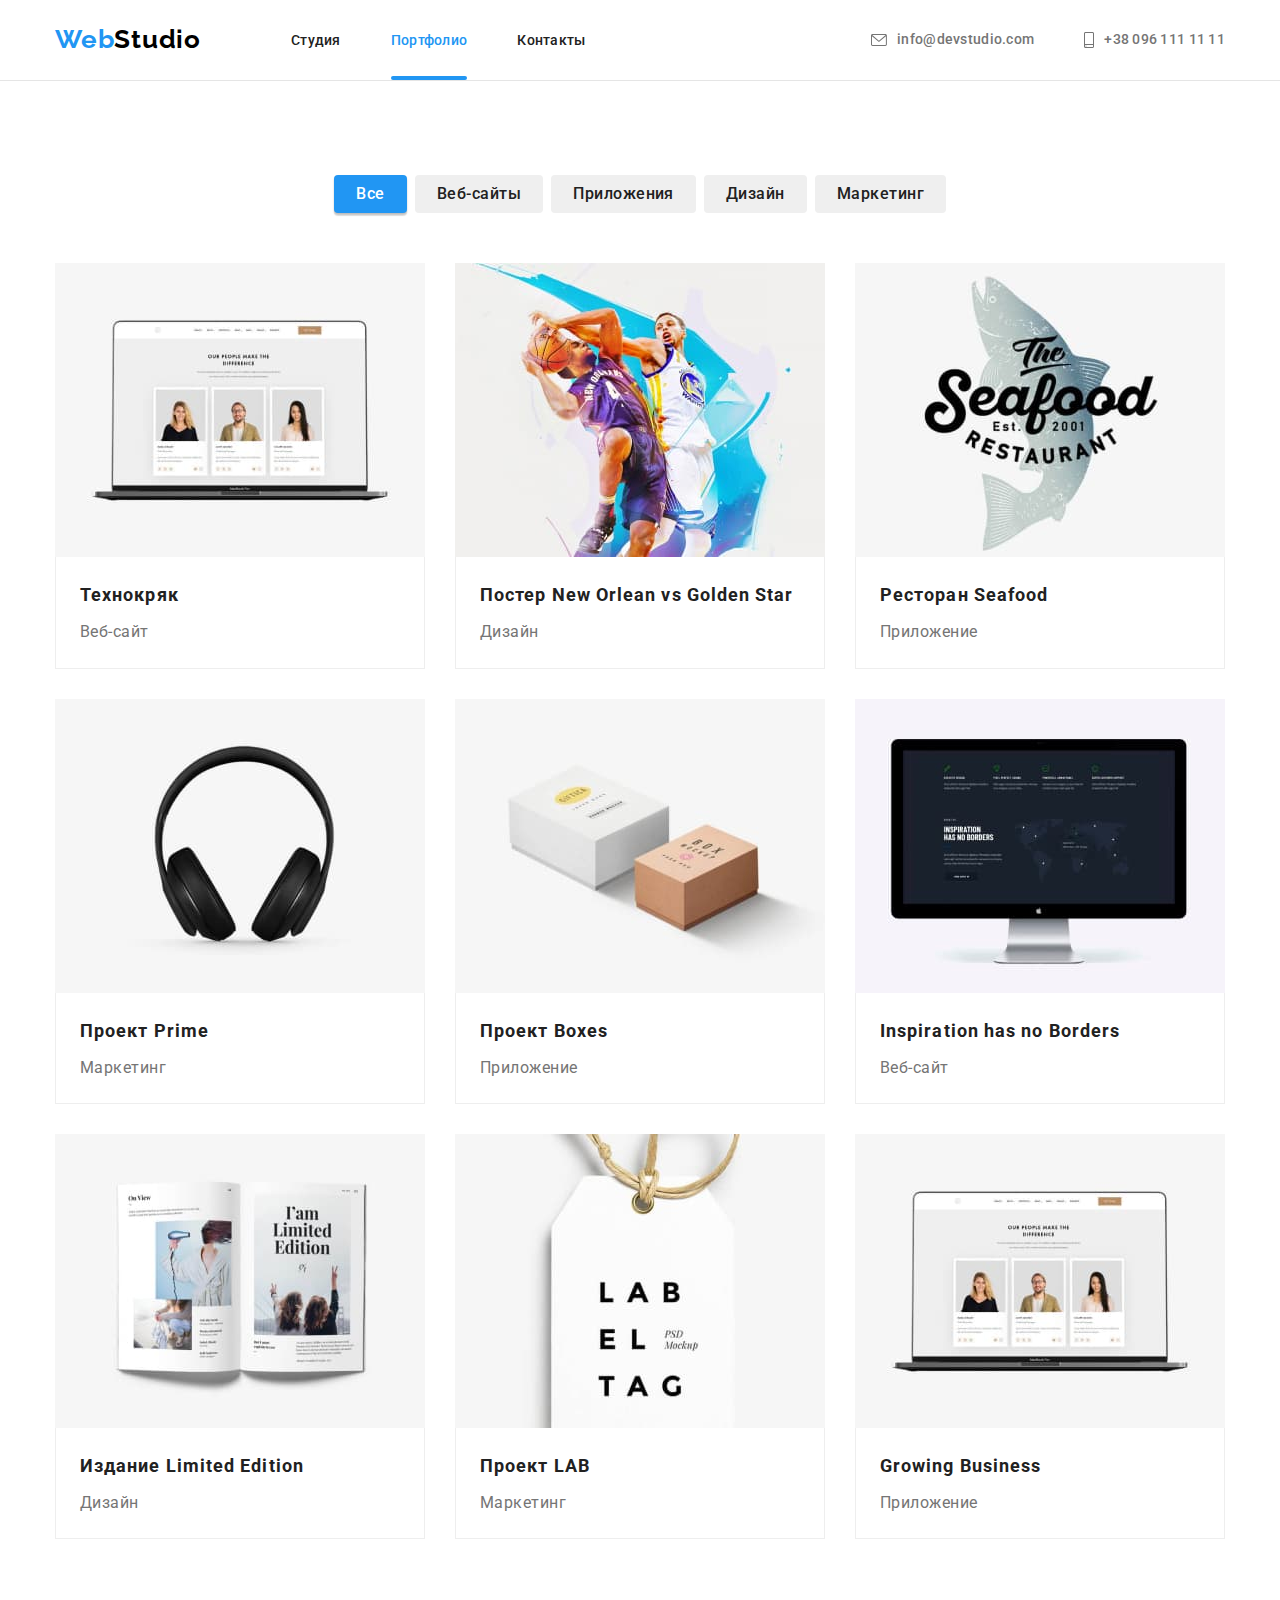
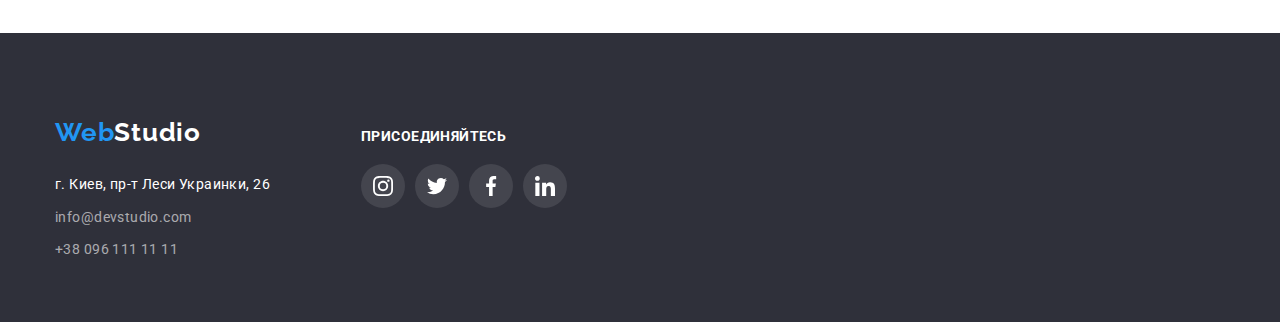
==== commit de0e277b: "1" ====
--- a/portfolio.html
+++ b/portfolio.html
@@ -55,7 +55,7 @@
       <!-- Секция герой -->
       <section class="portf-section section">
         <div class="container">
-          <h1 class="hiden-title">Портфолио</h1>
+          <h1 class="visually-hidden">Портфолио</h1>
           <ul class="list menu-list">
             <li class="item"><button type="button" class="button active-button">Все</button></li>
             <li class="item"><button type="button" class="button">Веб-сайты</button></li>
@@ -65,81 +65,153 @@
           </ul>
 
           <ul class="list portf-list">
-            <li class="item-portf" tabindex="0">
-              <a href="" class="link portf-link" tabindex="1">
-                <img src="./images/portf1.jpg" class="portf-img" alt="ноутбук" width="370" height="294" />
+            <li class="item-portf">
+              <a href="" class="link portf-link">
+                <div class="portf-thumb">
+                  <img src="./images/portf1.jpg" class="portf-img" alt="ноутбук" width="370" height="294" />
+                  <div class="portf-overlay">
+                    <p class="overlay-text">
+                      Технокряк это современная площадка распространения коронавируса. Компании используют эту платформу
+                      для цифрового шпионажа и атак на защищённые сервера конкурентов.
+                    </p>
+                  </div>
+                </div>
                 <div class="portfolio-card-description">
                   <h2 class="portfolio-title">Технокряк</h2>
                   <p class="portfolio-text">Веб-сайт</p>
                 </div>
               </a>
             </li>
-            <li class="item-portf" tabindex="0">
-              <a href="" class="link portf-link" tabindex="1">
-                <img src="./images/portf2.jpg" class="portf-img" alt="постер" width="370" height="294" />
+            <li class="item-portf">
+              <a href="" class="link portf-link">
+                <div class="portf-thumb">
+                  <img src="./images/portf2.jpg" class="portf-img" alt="постер" width="370" height="294" />
+                  <div class="portf-overlay">
+                    <p class="overlay-text">
+                      Технокряк это современная площадка распространения коронавируса. Компании используют эту платформу
+                      для цифрового шпионажа и атак на защищённые сервера конкурентов.
+                    </p>
+                  </div>
+                </div>
                 <div class="portfolio-card-description">
                   <h2 class="portfolio-title">Постер New Orlean vs Golden Star</h2>
                   <p class="portfolio-text">Дизайн</p>
                 </div>
               </a>
             </li>
-            <li class="item-portf" tabindex="0">
-              <a href="" class="link portf-link" tabindex="1">
-                <img src="./images/portf3.jpg" class="portf-img" alt="лого ресторана" width="370" height="294" />
+            <li class="item-portf">
+              <a href="" class="link portf-link">
+                <div class="portf-thumb">
+                  <img src="./images/portf3.jpg" class="portf-img" alt="лого ресторана" width="370" height="294" />
+                  <div class="portf-overlay">
+                    <p class="overlay-text">
+                      Технокряк это современная площадка распространения коронавируса. Компании используют эту платформу
+                      для цифрового шпионажа и атак на защищённые сервера конкурентов.
+                    </p>
+                  </div>
+                </div>
                 <div class="portfolio-card-description">
                   <h2 class="portfolio-title">Ресторан Seafood</h2>
                   <p class="portfolio-text">Приложение</p>
                 </div>
               </a>
             </li>
-            <li class="item-portf" tabindex="0">
-              <a href="" class="link portf-link" tabindex="1">
-                <img src="./images/portf4.jpg" class="portf-img" alt="наушники" width="370" height="294" />
+            <li class="item-portf">
+              <a href="" class="link portf-link">
+                <div class="portf-thumb">
+                  <img src="./images/portf4.jpg" class="portf-img" alt="наушники" width="370" height="294" />
+                  <div class="portf-overlay">
+                    <p class="overlay-text">
+                      Технокряк это современная площадка распространения коронавируса. Компании используют эту платформу
+                      для цифрового шпионажа и атак на защищённые сервера конкурентов.
+                    </p>
+                  </div>
+                </div>
                 <div class="portfolio-card-description">
                   <h2 class="portfolio-title">Проект Prime</h2>
                   <p class="portfolio-text">Маркетинг</p>
                 </div>
               </a>
             </li>
-            <li class="item-portf" tabindex="0">
-              <a href="" class="link portf-link" tabindex="1">
-                <img src="./images/portf5.jpg" class="portf-img" alt="две коробки" width="370" height="294" />
+            <li class="item-portf">
+              <a href="" class="link portf-link">
+                <div class="portf-thumb">
+                  <img src="./images/portf5.jpg" class="portf-img" alt="две коробки" width="370" height="294" />
+                  <div class="portf-overlay">
+                    <p class="overlay-text">
+                      Технокряк это современная площадка распространения коронавируса. Компании используют эту платформу
+                      для цифрового шпионажа и атак на защищённые сервера конкурентов.
+                    </p>
+                  </div>
+                </div>
                 <div class="portfolio-card-description">
                   <h2 class="portfolio-title">Проект Boxes</h2>
                   <p class="portfolio-text">Приложение</p>
                 </div>
               </a>
             </li>
-            <li class="item-portf" tabindex="0">
-              <a href="" class="link portf-link" tabindex="1">
-                <img src="./images/portf6.jpg" class="portf-img" alt="монитор" width="370" height="294" />
+            <li class="item-portf">
+              <a href="" class="link portf-link">
+                <div class="portf-thumb">
+                  <img src="./images/portf6.jpg" class="portf-img" alt="монитор" width="370" height="294" />
+                  <div class="portf-overlay">
+                    <p class="overlay-text">
+                      Технокряк это современная площадка распространения коронавируса. Компании используют эту платформу
+                      для цифрового шпионажа и атак на защищённые сервера конкурентов.
+                    </p>
+                  </div>
+                </div>
                 <div class="portfolio-card-description">
                   <h2 class="portfolio-title">Inspiration has no Borders</h2>
                   <p class="portfolio-text">Веб-сайт</p>
                 </div>
               </a>
             </li>
-            <li class="item-portf" tabindex="0">
-              <a href="" class="link portf-link" tabindex="1">
-                <img src="./images/portf7.jpg" class="portf-img" alt="открытая книга" width="370" height="294" />
+            <li class="item-portf">
+              <a href="" class="link portf-link">
+                <div class="portf-thumb">
+                  <img src="./images/portf7.jpg" class="portf-img" alt="открытая книга" width="370" height="294" />
+                  <div class="portf-overlay">
+                    <p class="overlay-text">
+                      Технокряк это современная площадка распространения коронавируса. Компании используют эту платформу
+                      для цифрового шпионажа и атак на защищённые сервера конкурентов.
+                    </p>
+                  </div>
+                </div>
                 <div class="portfolio-card-description">
                   <h2 class="portfolio-title">Издание Limited Edition</h2>
                   <p class="portfolio-text">Дизайн</p>
                 </div>
               </a>
             </li>
-            <li class="item-portf" tabindex="0">
-              <a href="" class="link portf-link" tabindex="1">
-                <img src="./images/portf8.jpg" class="portf-img" alt="лого проекта" width="370" height="294" />
+            <li class="item-portf">
+              <a href="" class="link portf-link">
+                <div class="portf-thumb">
+                  <img src="./images/portf8.jpg" class="portf-img" alt="лого проекта" width="370" height="294" />
+                  <div class="portf-overlay">
+                    <p class="overlay-text">
+                      Технокряк это современная площадка распространения коронавируса. Компании используют эту платформу
+                      для цифрового шпионажа и атак на защищённые сервера конкурентов.
+                    </p>
+                  </div>
+                </div>
                 <div class="portfolio-card-description">
                   <h2 class="portfolio-title">Проект LAB</h2>
                   <p class="portfolio-text">Маркетинг</p>
                 </div>
               </a>
             </li>
-            <li class="item-portf" tabindex="0">
-              <a href="" class="link portf-link" tabindex="1">
-                <img src="./images/portf1.jpg" class="portf-img" alt="ноутбук" width="370" height="294" />
+            <li class="item-portf">
+              <a href="" class="link portf-link">
+                <div class="portf-thumb">
+                  <img src="./images/portf1.jpg" class="portf-img" alt="ноутбук" width="370" height="294" />
+                  <div class="portf-overlay">
+                    <p class="overlay-text">
+                      Технокряк это современная площадка распространения коронавируса. Компании используют эту платформу
+                      для цифрового шпионажа и атак на защищённые сервера конкурентов.
+                    </p>
+                  </div>
+                </div>
                 <div class="portfolio-card-description">
                   <h2 class="portfolio-title">Growing Business</h2>
                   <p class="portfolio-text">Приложение</p>
@@ -204,5 +276,6 @@
         </div>
       </div>
     </footer>
+    <script src="./js/modal.js"></script>
   </body>
 </html>
--- a/css/styles.css
+++ b/css/styles.css
@@ -10,6 +10,8 @@
   --first-logo-color: #000000;
   --sect-team-bg-color: #f5f4fa;
   --cliets-color: #afb1b8;
+  --task-description-bg-color: rgba(47, 48, 58, 0.8);
+  --portf-card-bg-color: rgba(33, 150, 243, 0.9);
 }
 /* global selector */
 html {
@@ -32,10 +34,6 @@
   margin-bottom: 0;
 }
 
-a:focus {
-  outline: none;
-}
-
 .title {
   color: var(--title-text-color);
   font-size: 36px;
@@ -71,6 +69,7 @@
 
 .link {
   text-decoration: none;
+  transition: color 250ms cubic-bezier(0.4, 0, 0.2, 1);
 }
 .container {
   margin-left: auto;
@@ -81,6 +80,19 @@
   text-align: center;
 }
 
+/* Скрыть заголовок */
+
+.visually-hidden {
+  position: absolute;
+  width: 1px;
+  height: 1px;
+  margin: -1px;
+  padding: 0;
+  overflow: hidden;
+  border: 0;
+  clip: rect(0 0 0 0);
+}
+
 /* header */
 
 .main-nav {
@@ -112,6 +124,8 @@
 }
 
 .active-page {
+  position: relative;
+
   display: block;
   padding-top: 32px;
   padding-bottom: 32px;
@@ -125,6 +139,21 @@
   text-align: left;
 }
 
+.active-page::after {
+  position: absolute;
+  left: 0;
+  bottom: 0;
+
+  content: '';
+
+  display: block;
+
+  width: 100%;
+  height: 4px;
+  background: var(--accent-color);
+  border-radius: 2px;
+}
+
 .logo {
   margin-right: 90px;
   display: block;
@@ -142,6 +171,7 @@
 }
 .logo-header {
   color: var(--first-logo-color);
+  transition: color 250ms cubic-bezier(0.4, 0, 0.2, 1);
 }
 .logo-header:hover,
 .logo-header:focus {
@@ -179,10 +209,11 @@
 
 /* HERO section */
 .hero {
+  display: flex;
+  height: 600px;
+  justify-content: center;
+  align-items: center;
   background-color: var(--second-bg-color);
-  text-align: center;
-  padding-top: 200px;
-  padding-bottom: 200px;
 }
 
 .overlay {
@@ -229,6 +260,8 @@
   line-height: 1.88;
   letter-spacing: 0.06em;
   text-align: center;
+
+  transition: color 250ms cubic-bezier(0.4, 0, 0.2, 1), background-color 250ms cubic-bezier(0.4, 0, 0.2, 1);
 }
 .hero-button:hover,
 .hero-button:focus {
@@ -241,23 +274,31 @@
 .features-section {
 }
 
-.list .features-list:not(:last-child) {
+/* .list .features-list:not(:last-child) {
   margin-right: 30px;
-}
+} */
 
 .features-list {
   width: 270px;
 }
+
+.features-list {
+  margin: 15px;
+}
+.features-ul {
+  margin: -15px;
+}
 .icon {
+  display: flex;
   height: 120px;
   margin-bottom: 30px;
   background-color: var(--sect-team-bg-color);
+  align-items: center;
+  justify-content: center;
 }
 .features-svg {
   width: 70px;
   height: 70px;
-  margin-top: 25px;
-  margin-bottom: 25px;
 }
 
 /* .features-list::before {
@@ -283,9 +324,6 @@
   background-image: url(../images/astronaut.svg);
 } */
 
-.features {
-  display: none;
-}
 .features-title {
   text-transform: uppercase;
   margin-bottom: 10px;
@@ -318,17 +356,45 @@
   margin-bottom: 50px;
 }
 
+.task-list {
+  position: relative;
+}
+.task-description {
+  position: absolute;
+  bottom: 0;
+  left: 0;
+
+  display: flex;
+  justify-content: center;
+  align-items: center;
+  height: 70px;
+  width: 100%;
+  background-color: var(--task-description-bg-color);
+
+  color: var(--white-text-color);
+  font-weight: 700;
+  font-size: 14px;
+  line-height: 1.143;
+  text-align: center;
+  letter-spacing: 0.03em;
+  text-transform: uppercase;
+}
+
 /* section team */
 .section-team {
   background-color: var(--sect-team-bg-color);
 }
-
+/* 
 .list .team-list:not(:last-child) {
   margin-right: 30px;
-}
-
+} */
+.team-ul {
+  margin: -15px;
+}
 .team-list {
   background: #ffffff;
+  flex-basis: calc(100% / 4 -30px);
+  margin: 15px;
 
   box-shadow: 0px 1px 3px rgba(0, 0, 0, 0.12), 0px 1px 1px rgba(0, 0, 0, 0.14), 0px 2px 1px rgba(0, 0, 0, 0.2);
   border-radius: 0px 0px 4px 4px;
@@ -386,6 +452,7 @@
   color: var(--cliets-color);
   justify-content: center;
   align-items: center;
+  transition: fill 250ms cubic-bezier(0.4, 0, 0.2, 1), background-color 250ms cubic-bezier(0.4, 0, 0.2, 1);
 }
 
 .soc-link:focus,
@@ -420,34 +487,40 @@
 }
 .clients-blok {
   display: flex;
+
+  margin-right: 30px;
+
+  /* border: 1px solid var(--cliets-color);
+  border-radius: 4px; */
+}
+.clients-link {
+  display: flex;
   width: 170px;
   height: 92px;
-  margin-right: 30px;
-
+  color: var(--cliets-color);
   border: 1px solid var(--cliets-color);
   border-radius: 4px;
-}
-.clients-link {
-  color: var(--cliets-color);
+  align-items: center;
+  justify-content: center;
 }
 
 .clients-link:hover,
 .clients-link:focus {
   border: 1px solid var(--accent-color);
+  border-radius: 4px;
   fill: currentColor;
 }
 .clients-svg {
-  width: 170px;
-  height: 92px;
-  padding: 16px 32px;
+  width: 106px;
+  height: 60px;
 
   fill: currentColor;
 }
-
+/* 
 .clients-svg:hover,
 .clients-svg:focus {
   fill: currentColor;
-}
+} */
 
 .clients-svg-item {
 }
@@ -458,11 +531,7 @@
   padding-top: 60px;
   padding-bottom: 60px;
 }
-.footer-link {
-  padding-top: 0;
-  padding-bottom: 0;
-  margin-bottom: 20px;
-}
+
 .logo-footer {
   color: var(--white-text-color);
 }
@@ -483,6 +552,20 @@
 .footer-list {
   margin-right: auto;
   flex-direction: column;
+  text-align: left;
+}
+
+.footer-link-logo {
+  display: block;
+  margin-bottom: 20px;
+
+  color: var(--accent-color);
+  font-family: Raleway;
+  font-size: 26px;
+  font-style: normal;
+  font-weight: 700;
+  line-height: 1.17;
+  letter-spacing: 0.03em;
   text-align: left;
 }
 
@@ -531,6 +614,8 @@
   border-radius: 22px;
   justify-content: center;
   align-items: center;
+
+  transition: background-color 250ms cubic-bezier(0.4, 0, 0.2, 1);
 }
 .footer-soc-blok {
   justify-content: center;
@@ -556,7 +641,7 @@
   border-radius: 4px;
   padding: 6px 22px;
   display: inline-block;
-  min-width: 73x;
+  min-width: 73px;
   outline: none;
 
   color: var(--title-text-color);
@@ -566,6 +651,8 @@
   line-height: 1.63;
   letter-spacing: 0.03em;
   text-align: center;
+
+  transition: color 250ms cubic-bezier(0.4, 0, 0.2, 1), background-color 250ms cubic-bezier(0.4, 0, 0.2, 1);
 }
 .button:hover,
 .button:focus {
@@ -590,10 +677,6 @@
   border-top: 1px solid #e5e5e5;
 }
 
-.hiden-title {
-  display: none;
-}
-
 .menu-list {
   margin-bottom: 50px;
 }
@@ -625,24 +708,29 @@
 .portf-img {
   display: block;
 }
-
-/* .portf-link:hover,
+.portf-link {
+  transition: box-shadow 250ms cubic-bezier(0.4, 0, 0.2, 1);
+}
+
+.portf-link:hover,
 .portf-link:focus {
+  transform: translateY(0);
+
+  display: block;
+  background: #ffffff;
+  /* border: 1px solid #eeeeee; */
+  box-sizing: border-box;
+  box-shadow: 0px 1px 1px rgba(0, 0, 0, 0.12), 0px 4px 4px rgba(0, 0, 0, 0.06), 1px 4px 6px rgba(0, 0, 0, 0.16);
+}
+
+/* .item-portf:hover,
+.item-portf:focus {
   background: #ffffff;
   border: 1px solid #eeeeee;
   box-sizing: border-box;
   box-shadow: 0px 1px 1px rgba(0, 0, 0, 0.12), 0px 4px 4px rgba(0, 0, 0, 0.06), 1px 4px 6px rgba(0, 0, 0, 0.16);
 } */
 
-.item-portf:hover,
-.item-portf:focus {
-  outline: none;
-  background: #ffffff;
-  border: 1px solid #eeeeee;
-  box-sizing: border-box;
-  box-shadow: 0px 1px 1px rgba(0, 0, 0, 0.12), 0px 4px 4px rgba(0, 0, 0, 0.06), 1px 4px 6px rgba(0, 0, 0, 0.16);
-}
-
 .portfolio-title {
   margin-bottom: 4px;
 
@@ -661,3 +749,39 @@
   letter-spacing: 0.03em;
   text-align: left;
 }
+
+.portf-thumb {
+  position: relative;
+  overflow: hidden;
+}
+
+.portf-overlay {
+  position: absolute;
+  top: 0;
+  left: 0;
+  transform: translateY(100%);
+  transition: transform 250ms cubic-bezier(0.4, 0, 0.2, 1);
+
+  display: flex;
+  align-items: center;
+  height: 100%;
+  width: 100%;
+  background-color: var(--portf-card-bg-color);
+
+  color: var(--white-text-color);
+  font-weight: 400;
+  font-size: 18px;
+  line-height: 1.555;
+  letter-spacing: 0.03em;
+}
+
+.portf-link:hover .portf-overlay,
+.portf-link:focus .portf-overlay {
+  transform: translateY(0);
+}
+
+.overlay-text {
+  text-align: left;
+  padding-right: 24px;
+  padding-left: 24px;
+}
